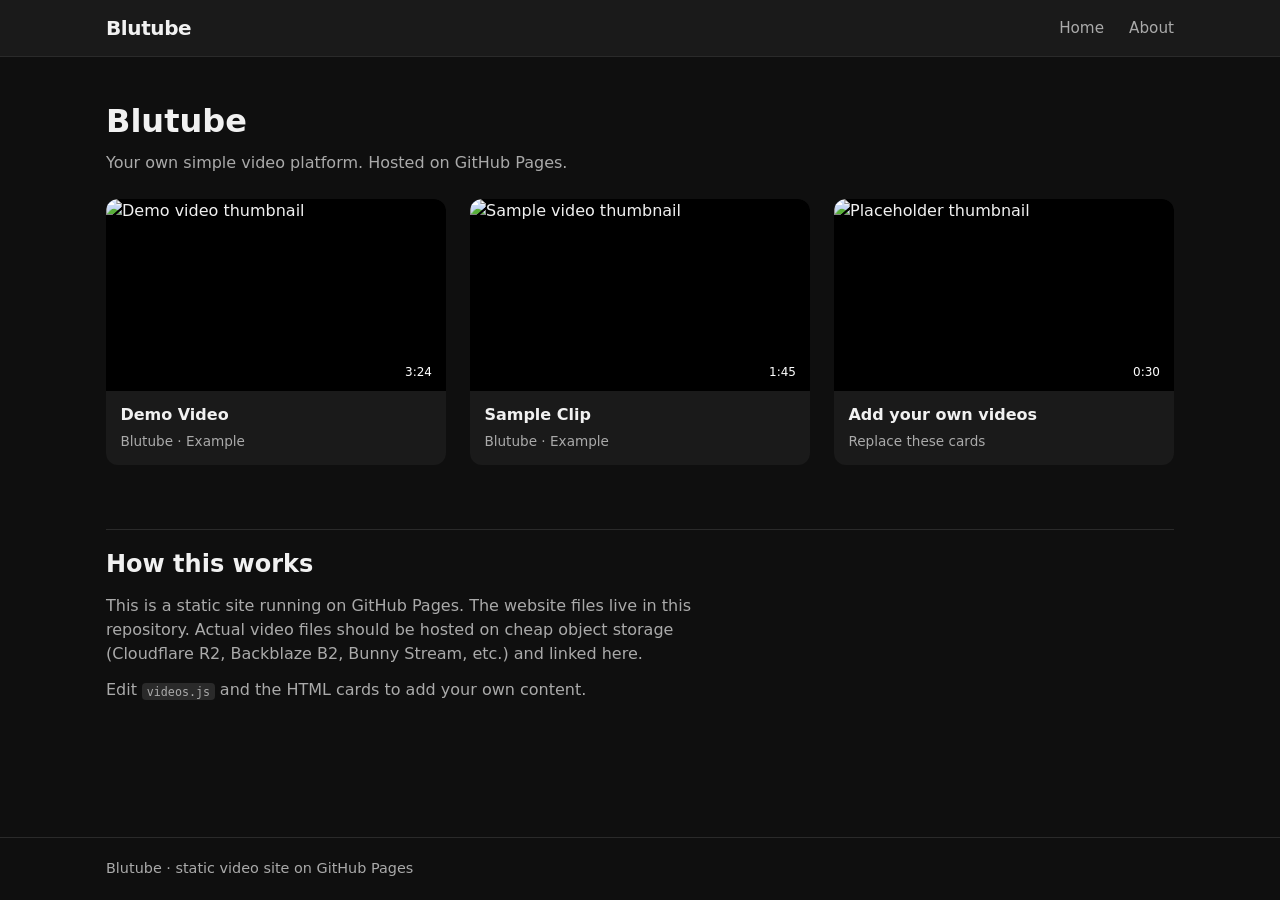
==== index.html @ d072d0c3 "Add Blutube static site for GitHub Pages" ====
<!DOCTYPE html>
<html lang="en">
<head>
  <meta charset="UTF-8" />
  <meta name="viewport" content="width=device-width, initial-scale=1.0" />
  <title>Blutube</title>
  <meta name="description" content="Blutube – a simple personal video platform" />
  <link rel="stylesheet" href="style.css" />
</head>
<body>
  <header class="header">
    <div class="container header-inner">
      <a href="index.html" class="logo">Blutube</a>
      <nav class="nav">
        <a href="index.html">Home</a>
        <a href="#about">About</a>
      </nav>
    </div>
  </header>

  <main class="container">
    <section class="hero">
      <h1>Blutube</h1>
      <p>Your own simple video platform. Hosted on GitHub Pages.</p>
    </section>

    <section class="video-grid" id="videos">
      <!-- Example video card. Replace the src with your own video URL (R2, S3, Bunny, etc.) -->
      <article class="video-card">
        <a href="watch.html?id=demo">
          <div class="thumb">
            <img src="https://picsum.photos/seed/blutube1/640/360" alt="Demo video thumbnail" />
            <span class="duration">3:24</span>
          </div>
          <h2>Demo Video</h2>
          <p class="meta">Blutube · Example</p>
        </a>
      </article>

      <article class="video-card">
        <a href="watch.html?id=sample">
          <div class="thumb">
            <img src="https://picsum.photos/seed/blutube2/640/360" alt="Sample video thumbnail" />
            <span class="duration">1:45</span>
          </div>
          <h2>Sample Clip</h2>
          <p class="meta">Blutube · Example</p>
        </a>
      </article>

      <article class="video-card">
        <a href="watch.html?id=placeholder">
          <div class="thumb">
            <img src="https://picsum.photos/seed/blutube3/640/360" alt="Placeholder thumbnail" />
            <span class="duration">0:30</span>
          </div>
          <h2>Add your own videos</h2>
          <p class="meta">Replace these cards</p>
        </a>
      </article>
    </section>

    <section id="about" class="about">
      <h2>How this works</h2>
      <p>
        This is a static site running on GitHub Pages.
        The website files live in this repository.
        Actual video files should be hosted on cheap object storage
        (Cloudflare R2, Backblaze B2, Bunny Stream, etc.) and linked here.
      </p>
      <p>
        Edit <code>videos.js</code> and the HTML cards to add your own content.
      </p>
    </section>
  </main>

  <footer class="footer">
    <div class="container">
      <p>Blutube · static video site on GitHub Pages</p>
    </div>
  </footer>

  <script src="videos.js"></script>
</body>
</html>
---- style.css ----
:root {
  --bg: #0f0f0f;
  --surface: #1a1a1a;
  --text: #f1f1f1;
  --muted: #aaaaaa;
  --accent: #3ea6ff;
  --radius: 12px;
}

* {
  box-sizing: border-box;
  margin: 0;
  padding: 0;
}

body {
  font-family: system-ui, -apple-system, BlinkMacSystemFont, "Segoe UI", Roboto, sans-serif;
  background: var(--bg);
  color: var(--text);
  line-height: 1.5;
  min-height: 100vh;
  display: flex;
  flex-direction: column;
}

a {
  color: inherit;
  text-decoration: none;
}

.container {
  width: 100%;
  max-width: 1100px;
  margin: 0 auto;
  padding: 0 1rem;
}

/* Header */
.header {
  background: var(--surface);
  border-bottom: 1px solid #2a2a2a;
  position: sticky;
  top: 0;
  z-index: 10;
}

.header-inner {
  display: flex;
  align-items: center;
  justify-content: space-between;
  height: 56px;
}

.logo {
  font-weight: 700;
  font-size: 1.25rem;
  letter-spacing: -0.02em;
}

.logo:hover {
  color: var(--accent);
}

.nav a {
  margin-left: 1.25rem;
  color: var(--muted);
  font-size: 0.95rem;
}

.nav a:hover {
  color: var(--text);
}

/* Hero */
.hero {
  padding: 2.5rem 0 1.5rem;
}

.hero h1 {
  font-size: 2rem;
  margin-bottom: 0.4rem;
}

.hero p {
  color: var(--muted);
}

/* Video grid */
.video-grid {
  display: grid;
  grid-template-columns: repeat(auto-fill, minmax(280px, 1fr));
  gap: 1.5rem;
  padding-bottom: 3rem;
}

.video-card {
  background: var(--surface);
  border-radius: var(--radius);
  overflow: hidden;
  transition: transform 0.15s ease, box-shadow 0.15s ease;
}

.video-card:hover {
  transform: translateY(-3px);
  box-shadow: 0 8px 24px rgba(0, 0, 0, 0.4);
}

.thumb {
  position: relative;
  aspect-ratio: 16 / 9;
  background: #000;
}

.thumb img {
  width: 100%;
  height: 100%;
  object-fit: cover;
  display: block;
}

.duration {
  position: absolute;
  bottom: 8px;
  right: 8px;
  background: rgba(0, 0, 0, 0.8);
  color: #fff;
  font-size: 0.75rem;
  padding: 2px 6px;
  border-radius: 4px;
}

.video-card h2 {
  font-size: 1rem;
  padding: 0.75rem 0.9rem 0.25rem;
  font-weight: 600;
}

.meta {
  color: var(--muted);
  font-size: 0.85rem;
  padding: 0 0.9rem 0.9rem;
}

/* Watch page */
.watch-page {
  padding: 1.5rem 0 3rem;
}

.player-wrap {
  background: #000;
  border-radius: var(--radius);
  overflow: hidden;
  aspect-ratio: 16 / 9;
  margin-bottom: 1rem;
}

.player-wrap video {
  width: 100%;
  height: 100%;
  display: block;
}

.watch-info h1 {
  font-size: 1.4rem;
  margin-bottom: 0.35rem;
}

.back {
  margin-top: 1.5rem;
}

.back a {
  color: var(--accent);
}

.back a:hover {
  text-decoration: underline;
}

/* About */
.about {
  padding: 1rem 0 3rem;
  border-top: 1px solid #2a2a2a;
  margin-top: 1rem;
}

.about h2 {
  margin-bottom: 0.75rem;
}

.about p {
  color: var(--muted);
  margin-bottom: 0.75rem;
  max-width: 60ch;
}

.about code {
  background: #2a2a2a;
  padding: 0.15em 0.4em;
  border-radius: 4px;
  font-size: 0.9em;
}

/* Footer */
.footer {
  margin-top: auto;
  border-top: 1px solid #2a2a2a;
  padding: 1.25rem 0;
  color: var(--muted);
  font-size: 0.9rem;
}

/* Responsive */
@media (max-width: 600px) {
  .hero h1 {
    font-size: 1.6rem;
  }

  .video-grid {
    grid-template-columns: 1fr;
  }
}
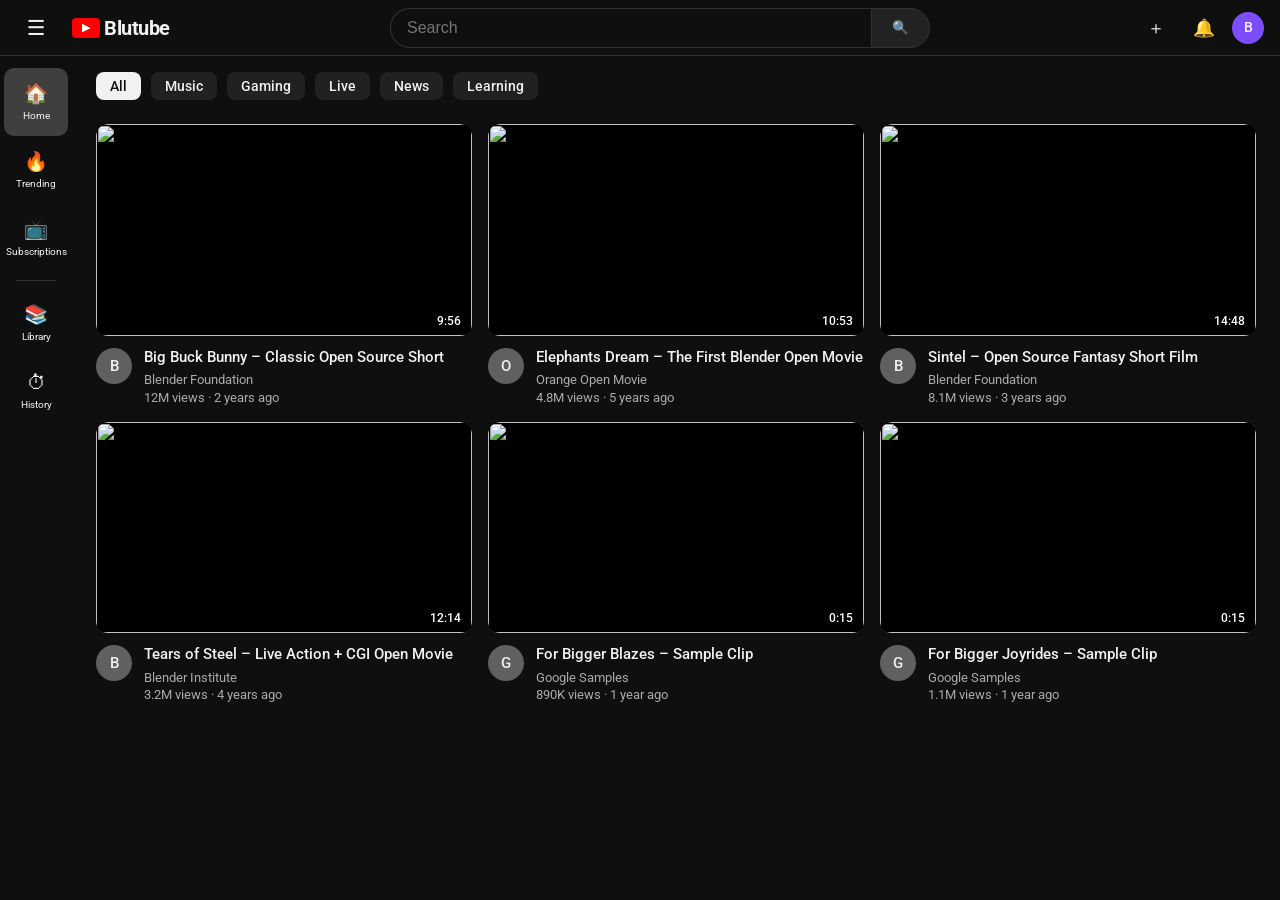
==== commit 65cd0afd: "Make Blutube look more like YouTube" ====
--- a/index.html
+++ b/index.html
@@ -4,82 +4,112 @@
   <meta charset="UTF-8" />
   <meta name="viewport" content="width=device-width, initial-scale=1.0" />
   <title>Blutube</title>
-  <meta name="description" content="Blutube – a simple personal video platform" />
+  <meta name="description" content="Blutube – your video platform" />
   <link rel="stylesheet" href="style.css" />
+  <link rel="preconnect" href="https://fonts.googleapis.com">
+  <link href="https://fonts.googleapis.com/css2?family=Roboto:wght@400;500;700&display=swap" rel="stylesheet">
 </head>
 <body>
-  <header class="header">
-    <div class="container header-inner">
-      <a href="index.html" class="logo">Blutube</a>
-      <nav class="nav">
-        <a href="index.html">Home</a>
-        <a href="#about">About</a>
-      </nav>
+  <!-- Top bar -->
+  <header class="yt-header">
+    <div class="header-left">
+      <button class="menu-btn" aria-label="Menu">☰</button>
+      <a href="index.html" class="logo">
+        <span class="logo-icon">▶</span>
+        <span class="logo-text">Blutube</span>
+      </a>
+    </div>
+
+    <div class="header-center">
+      <div class="search-box">
+        <input type="search" placeholder="Search" id="searchInput" />
+        <button class="search-btn" aria-label="Search">🔍</button>
+      </div>
+    </div>
+
+    <div class="header-right">
+      <button class="icon-btn" title="Create">＋</button>
+      <button class="icon-btn" title="Notifications">🔔</button>
+      <div class="avatar" title="Account">B</div>
     </div>
   </header>
 
-  <main class="container">
-    <section class="hero">
-      <h1>Blutube</h1>
-      <p>Your own simple video platform. Hosted on GitHub Pages.</p>
-    </section>
+  <div class="layout">
+    <!-- Mini sidebar -->
+    <aside class="sidebar">
+      <a href="index.html" class="side-item active">
+        <span class="side-icon">🏠</span>
+        <span>Home</span>
+      </a>
+      <a href="#" class="side-item">
+        <span class="side-icon">🔥</span>
+        <span>Trending</span>
+      </a>
+      <a href="#" class="side-item">
+        <span class="side-icon">📺</span>
+        <span>Subscriptions</span>
+      </a>
+      <div class="side-divider"></div>
+      <a href="#" class="side-item">
+        <span class="side-icon">📚</span>
+        <span>Library</span>
+      </a>
+      <a href="#" class="side-item">
+        <span class="side-icon">⏱</span>
+        <span>History</span>
+      </a>
+    </aside>
 
-    <section class="video-grid" id="videos">
-      <!-- Example video card. Replace the src with your own video URL (R2, S3, Bunny, etc.) -->
-      <article class="video-card">
-        <a href="watch.html?id=demo">
-          <div class="thumb">
-            <img src="https://picsum.photos/seed/blutube1/640/360" alt="Demo video thumbnail" />
-            <span class="duration">3:24</span>
-          </div>
-          <h2>Demo Video</h2>
-          <p class="meta">Blutube · Example</p>
-        </a>
-      </article>
+    <!-- Main content -->
+    <main class="content">
+      <div class="chips">
+        <button class="chip active">All</button>
+        <button class="chip">Music</button>
+        <button class="chip">Gaming</button>
+        <button class="chip">Live</button>
+        <button class="chip">News</button>
+        <button class="chip">Learning</button>
+      </div>
 
-      <article class="video-card">
-        <a href="watch.html?id=sample">
-          <div class="thumb">
-            <img src="https://picsum.photos/seed/blutube2/640/360" alt="Sample video thumbnail" />
-            <span class="duration">1:45</span>
-          </div>
-          <h2>Sample Clip</h2>
-          <p class="meta">Blutube · Example</p>
-        </a>
-      </article>
-
-      <article class="video-card">
-        <a href="watch.html?id=placeholder">
-          <div class="thumb">
-            <img src="https://picsum.photos/seed/blutube3/640/360" alt="Placeholder thumbnail" />
-            <span class="duration">0:30</span>
-          </div>
-          <h2>Add your own videos</h2>
-          <p class="meta">Replace these cards</p>
-        </a>
-      </article>
-    </section>
-
-    <section id="about" class="about">
-      <h2>How this works</h2>
-      <p>
-        This is a static site running on GitHub Pages.
-        The website files live in this repository.
-        Actual video files should be hosted on cheap object storage
-        (Cloudflare R2, Backblaze B2, Bunny Stream, etc.) and linked here.
-      </p>
-      <p>
-        Edit <code>videos.js</code> and the HTML cards to add your own content.
-      </p>
-    </section>
-  </main>
-
-  <footer class="footer">
-    <div class="container">
-      <p>Blutube · static video site on GitHub Pages</p>
-    </div>
-  </footer>
+      <section class="video-grid" id="videoGrid">
+        <!-- Cards are generated by videos.js -->
+      </section>
+    </main>
+  </div>
 
   <script src="videos.js"></script>
+  <script>
+    // Render video cards
+    function renderVideos(list) {
+      const grid = document.getElementById("videoGrid");
+      grid.innerHTML = list.map(v => `
+        <a class="video-card" href="watch.html?id=${v.id}">
+          <div class="thumb">
+            <img src="${v.thumbnail}" alt="" loading="lazy" />
+            <span class="duration">${v.duration}</span>
+          </div>
+          <div class="card-body">
+            <div class="channel-avatar">${v.channel.charAt(0)}</div>
+            <div class="card-meta">
+              <h3 class="title">${v.title}</h3>
+              <p class="channel">${v.channel}</p>
+              <p class="stats">${v.views} · ${v.uploaded}</p>
+            </div>
+          </div>
+        </a>
+      `).join("");
+    }
+
+    renderVideos(window.BLUTUBE_VIDEOS);
+
+    // Simple search filter
+    document.getElementById("searchInput").addEventListener("input", (e) => {
+      const q = e.target.value.toLowerCase().trim();
+      const filtered = window.BLUTUBE_VIDEOS.filter(v =>
+        v.title.toLowerCase().includes(q) || v.channel.toLowerCase().includes(q)
+      );
+      renderVideos(filtered);
+    });
+  </script>
 </body>
 </html>
--- a/style.css
+++ b/style.css
@@ -1,10 +1,12 @@
 :root {
-  --bg: #0f0f0f;
-  --surface: #1a1a1a;
-  --text: #f1f1f1;
-  --muted: #aaaaaa;
-  --accent: #3ea6ff;
-  --radius: 12px;
+  --yt-bg: #0f0f0f;
+  --yt-surface: #212121;
+  --yt-hover: #3f3f3f;
+  --yt-text: #f1f1f1;
+  --yt-muted: #aaaaaa;
+  --yt-red: #ff0000;
+  --yt-blue: #3ea6ff;
+  --header-h: 56px;
 }
 
 * {
@@ -14,13 +16,10 @@
 }
 
 body {
-  font-family: system-ui, -apple-system, BlinkMacSystemFont, "Segoe UI", Roboto, sans-serif;
-  background: var(--bg);
-  color: var(--text);
-  line-height: 1.5;
+  font-family: "Roboto", system-ui, sans-serif;
+  background: var(--yt-bg);
+  color: var(--yt-text);
   min-height: 100vh;
-  display: flex;
-  flex-direction: column;
 }
 
 a {
@@ -28,87 +27,244 @@
   text-decoration: none;
 }
 
-.container {
-  width: 100%;
-  max-width: 1100px;
-  margin: 0 auto;
-  padding: 0 1rem;
-}
-
-/* Header */
-.header {
-  background: var(--surface);
-  border-bottom: 1px solid #2a2a2a;
+button {
+  font-family: inherit;
+  cursor: pointer;
+  border: none;
+  background: none;
+  color: inherit;
+}
+
+/* ========== HEADER (YouTube style) ========== */
+.yt-header {
+  height: var(--header-h);
+  background: var(--yt-bg);
+  display: flex;
+  align-items: center;
+  padding: 0 16px;
   position: sticky;
   top: 0;
-  z-index: 10;
-}
-
-.header-inner {
-  display: flex;
-  align-items: center;
-  justify-content: space-between;
-  height: 56px;
+  z-index: 100;
+  border-bottom: 1px solid #303030;
+}
+
+.header-left {
+  display: flex;
+  align-items: center;
+  gap: 16px;
+  min-width: 200px;
+}
+
+.menu-btn {
+  font-size: 1.3rem;
+  width: 40px;
+  height: 40px;
+  border-radius: 50%;
+  display: flex;
+  align-items: center;
+  justify-content: center;
+}
+
+.menu-btn:hover {
+  background: var(--yt-hover);
 }
 
 .logo {
+  display: flex;
+  align-items: center;
+  gap: 4px;
+  font-size: 1.25rem;
   font-weight: 700;
-  font-size: 1.25rem;
-  letter-spacing: -0.02em;
-}
-
-.logo:hover {
-  color: var(--accent);
-}
-
-.nav a {
-  margin-left: 1.25rem;
-  color: var(--muted);
-  font-size: 0.95rem;
-}
-
-.nav a:hover {
-  color: var(--text);
-}
-
-/* Hero */
-.hero {
-  padding: 2.5rem 0 1.5rem;
-}
-
-.hero h1 {
-  font-size: 2rem;
-  margin-bottom: 0.4rem;
-}
-
-.hero p {
-  color: var(--muted);
-}
-
-/* Video grid */
+  letter-spacing: -0.5px;
+}
+
+.logo-icon {
+  background: var(--yt-red);
+  color: white;
+  width: 28px;
+  height: 20px;
+  border-radius: 4px;
+  display: flex;
+  align-items: center;
+  justify-content: center;
+  font-size: 0.7rem;
+}
+
+.header-center {
+  flex: 1;
+  display: flex;
+  justify-content: center;
+  max-width: 640px;
+  margin: 0 auto;
+}
+
+.search-box {
+  display: flex;
+  width: 100%;
+  max-width: 540px;
+}
+
+.search-box input {
+  flex: 1;
+  background: var(--yt-bg);
+  border: 1px solid #303030;
+  border-right: none;
+  border-radius: 40px 0 0 40px;
+  padding: 10px 16px;
+  color: var(--yt-text);
+  font-size: 1rem;
+  outline: none;
+}
+
+.search-box input:focus {
+  border-color: var(--yt-blue);
+}
+
+.search-btn {
+  background: #222;
+  border: 1px solid #303030;
+  border-radius: 0 40px 40px 0;
+  padding: 0 20px;
+  color: var(--yt-text);
+}
+
+.search-btn:hover {
+  background: #303030;
+}
+
+.header-right {
+  display: flex;
+  align-items: center;
+  gap: 8px;
+  min-width: 160px;
+  justify-content: flex-end;
+}
+
+.icon-btn {
+  width: 40px;
+  height: 40px;
+  border-radius: 50%;
+  font-size: 1.1rem;
+  display: flex;
+  align-items: center;
+  justify-content: center;
+}
+
+.icon-btn:hover {
+  background: var(--yt-hover);
+}
+
+.avatar {
+  width: 32px;
+  height: 32px;
+  border-radius: 50%;
+  background: #7c4dff;
+  display: flex;
+  align-items: center;
+  justify-content: center;
+  font-weight: 500;
+  font-size: 0.9rem;
+}
+
+/* ========== LAYOUT ========== */
+.layout {
+  display: flex;
+}
+
+.sidebar {
+  width: 72px;
+  padding: 12px 4px;
+  position: sticky;
+  top: var(--header-h);
+  height: calc(100vh - var(--header-h));
+  overflow-y: auto;
+  flex-shrink: 0;
+}
+
+.side-item {
+  display: flex;
+  flex-direction: column;
+  align-items: center;
+  gap: 4px;
+  padding: 14px 0;
+  border-radius: 10px;
+  font-size: 0.65rem;
+  color: var(--yt-text);
+}
+
+.side-item:hover,
+.side-item.active {
+  background: var(--yt-hover);
+}
+
+.side-icon {
+  font-size: 1.2rem;
+}
+
+.side-divider {
+  height: 1px;
+  background: #303030;
+  margin: 8px 12px;
+}
+
+.content {
+  flex: 1;
+  padding: 16px 24px 40px;
+  min-width: 0;
+}
+
+/* Chips / filters */
+.chips {
+  display: flex;
+  gap: 10px;
+  margin-bottom: 20px;
+  overflow-x: auto;
+  padding-bottom: 4px;
+}
+
+.chip {
+  background: var(--yt-surface);
+  color: var(--yt-text);
+  padding: 6px 14px;
+  border-radius: 8px;
+  font-size: 0.875rem;
+  white-space: nowrap;
+  font-weight: 500;
+}
+
+.chip:hover {
+  background: var(--yt-hover);
+}
+
+.chip.active {
+  background: var(--yt-text);
+  color: var(--yt-bg);
+}
+
+/* ========== VIDEO GRID ========== */
 .video-grid {
   display: grid;
   grid-template-columns: repeat(auto-fill, minmax(280px, 1fr));
-  gap: 1.5rem;
-  padding-bottom: 3rem;
+  gap: 16px 16px;
 }
 
 .video-card {
-  background: var(--surface);
-  border-radius: var(--radius);
+  display: block;
+  border-radius: 12px;
   overflow: hidden;
-  transition: transform 0.15s ease, box-shadow 0.15s ease;
+  transition: background 0.15s;
 }
 
 .video-card:hover {
-  transform: translateY(-3px);
-  box-shadow: 0 8px 24px rgba(0, 0, 0, 0.4);
+  /* subtle */
 }
 
 .thumb {
   position: relative;
   aspect-ratio: 16 / 9;
   background: #000;
+  border-radius: 12px;
+  overflow: hidden;
 }
 
 .thumb img {
@@ -116,42 +272,91 @@
   height: 100%;
   object-fit: cover;
   display: block;
+  transition: transform 0.2s;
+}
+
+.video-card:hover .thumb img {
+  transform: scale(1.03);
 }
 
 .duration {
   position: absolute;
-  bottom: 8px;
-  right: 8px;
+  bottom: 6px;
+  right: 6px;
   background: rgba(0, 0, 0, 0.8);
   color: #fff;
   font-size: 0.75rem;
-  padding: 2px 6px;
-  border-radius: 4px;
-}
-
-.video-card h2 {
-  font-size: 1rem;
-  padding: 0.75rem 0.9rem 0.25rem;
-  font-weight: 600;
-}
-
-.meta {
-  color: var(--muted);
-  font-size: 0.85rem;
-  padding: 0 0.9rem 0.9rem;
-}
-
-/* Watch page */
-.watch-page {
-  padding: 1.5rem 0 3rem;
+  font-weight: 500;
+  padding: 2px 5px;
+  border-radius: 3px;
+}
+
+.card-body {
+  display: flex;
+  gap: 12px;
+  padding: 12px 0 0;
+}
+
+.channel-avatar {
+  width: 36px;
+  height: 36px;
+  border-radius: 50%;
+  background: #606060;
+  display: flex;
+  align-items: center;
+  justify-content: center;
+  font-weight: 500;
+  flex-shrink: 0;
+  font-size: 0.95rem;
+}
+
+.channel-avatar.large {
+  width: 40px;
+  height: 40px;
+}
+
+.card-meta {
+  min-width: 0;
+}
+
+.card-meta .title {
+  font-size: 0.95rem;
+  font-weight: 500;
+  line-height: 1.3;
+  display: -webkit-box;
+  -webkit-line-clamp: 2;
+  -webkit-box-orient: vertical;
+  overflow: hidden;
+  margin-bottom: 4px;
+}
+
+.card-meta .channel,
+.card-meta .stats {
+  font-size: 0.8rem;
+  color: var(--yt-muted);
+  line-height: 1.35;
+}
+
+/* ========== WATCH PAGE ========== */
+.watch-layout {
+  display: flex;
+  gap: 24px;
+  max-width: 1400px;
+  margin: 0 auto;
+  padding: 20px 24px 40px;
+}
+
+.watch-main {
+  flex: 1;
+  min-width: 0;
 }
 
 .player-wrap {
   background: #000;
-  border-radius: var(--radius);
+  border-radius: 12px;
   overflow: hidden;
   aspect-ratio: 16 / 9;
-  margin-bottom: 1rem;
+  margin-bottom: 12px;
 }
 
 .player-wrap video {
@@ -160,63 +365,158 @@
   display: block;
 }
 
-.watch-info h1 {
-  font-size: 1.4rem;
-  margin-bottom: 0.35rem;
-}
-
-.back {
-  margin-top: 1.5rem;
-}
-
-.back a {
-  color: var(--accent);
-}
-
-.back a:hover {
-  text-decoration: underline;
-}
-
-/* About */
-.about {
-  padding: 1rem 0 3rem;
-  border-top: 1px solid #2a2a2a;
-  margin-top: 1rem;
-}
-
-.about h2 {
-  margin-bottom: 0.75rem;
-}
-
-.about p {
-  color: var(--muted);
-  margin-bottom: 0.75rem;
-  max-width: 60ch;
-}
-
-.about code {
-  background: #2a2a2a;
-  padding: 0.15em 0.4em;
-  border-radius: 4px;
-  font-size: 0.9em;
-}
-
-/* Footer */
-.footer {
-  margin-top: auto;
-  border-top: 1px solid #2a2a2a;
-  padding: 1.25rem 0;
-  color: var(--muted);
+.watch-title {
+  font-size: 1.25rem;
+  font-weight: 600;
+  margin-bottom: 12px;
+  line-height: 1.3;
+}
+
+.watch-meta-row {
+  display: flex;
+  align-items: center;
+  justify-content: space-between;
+  flex-wrap: wrap;
+  gap: 12px;
+  margin-bottom: 12px;
+}
+
+.channel-info {
+  display: flex;
+  align-items: center;
+  gap: 12px;
+}
+
+.channel-name {
+  font-weight: 500;
+  font-size: 0.95rem;
+}
+
+.subs {
+  font-size: 0.8rem;
+  color: var(--yt-muted);
+}
+
+.subscribe-btn {
+  background: white;
+  color: black;
+  font-weight: 500;
+  padding: 8px 16px;
+  border-radius: 20px;
+  font-size: 0.875rem;
+  margin-left: 8px;
+}
+
+.subscribe-btn:hover {
+  background: #d9d9d9;
+}
+
+.action-btns {
+  display: flex;
+  gap: 8px;
+}
+
+.action-btn {
+  background: var(--yt-surface);
+  padding: 8px 14px;
+  border-radius: 20px;
+  font-size: 0.875rem;
+  font-weight: 500;
+}
+
+.action-btn:hover {
+  background: var(--yt-hover);
+}
+
+.description-box {
+  background: var(--yt-surface);
+  border-radius: 12px;
+  padding: 12px 16px;
   font-size: 0.9rem;
-}
-
-/* Responsive */
-@media (max-width: 600px) {
-  .hero h1 {
-    font-size: 1.6rem;
+  line-height: 1.5;
+}
+
+.views-date {
+  font-weight: 500;
+  margin-bottom: 6px;
+}
+
+/* Related sidebar */
+.watch-sidebar {
+  width: 400px;
+  flex-shrink: 0;
+  display: flex;
+  flex-direction: column;
+  gap: 10px;
+}
+
+.related-card {
+  display: flex;
+  gap: 10px;
+}
+
+.related-thumb {
+  position: relative;
+  width: 168px;
+  flex-shrink: 0;
+  aspect-ratio: 16 / 9;
+  border-radius: 8px;
+  overflow: hidden;
+  background: #000;
+}
+
+.related-thumb img {
+  width: 100%;
+  height: 100%;
+  object-fit: cover;
+}
+
+.related-meta {
+  min-width: 0;
+}
+
+.related-meta h4 {
+  font-size: 0.9rem;
+  font-weight: 500;
+  line-height: 1.3;
+  display: -webkit-box;
+  -webkit-line-clamp: 2;
+  -webkit-box-orient: vertical;
+  overflow: hidden;
+  margin-bottom: 4px;
+}
+
+.related-meta p {
+  font-size: 0.78rem;
+  color: var(--yt-muted);
+  line-height: 1.3;
+}
+
+/* ========== RESPONSIVE ========== */
+@media (max-width: 1000px) {
+  .watch-layout {
+    flex-direction: column;
+  }
+
+  .watch-sidebar {
+    width: 100%;
+  }
+
+  .sidebar {
+    display: none;
+  }
+}
+
+@media (max-width: 700px) {
+  .header-center {
+    display: none;
   }
 
   .video-grid {
     grid-template-columns: 1fr;
   }
-}
+
+  .watch-layout {
+    padding: 12px;
+  }
+}
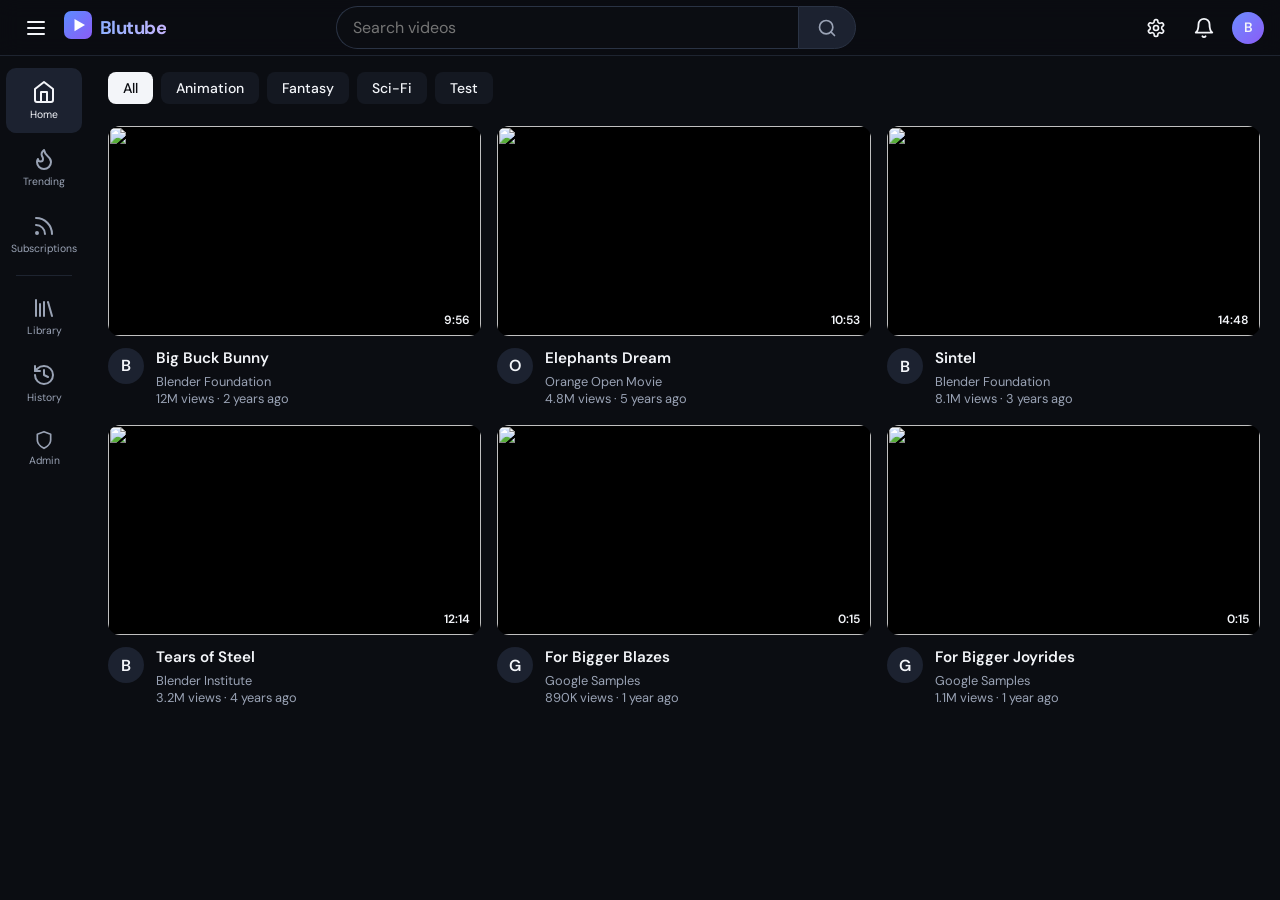
==== commit bd8bf288: "Add JSON data, admin panel, real icons, original logo, full functionality" ====
--- a/index.html
+++ b/index.html
@@ -7,109 +7,154 @@
   <meta name="description" content="Blutube – your video platform" />
   <link rel="stylesheet" href="style.css" />
   <link rel="preconnect" href="https://fonts.googleapis.com">
-  <link href="https://fonts.googleapis.com/css2?family=Roboto:wght@400;500;700&display=swap" rel="stylesheet">
+  <link href="https://fonts.googleapis.com/css2?family=DM+Sans:wght@400;500;600;700&display=swap" rel="stylesheet">
 </head>
 <body>
-  <!-- Top bar -->
-  <header class="yt-header">
-    <div class="header-left">
-      <button class="menu-btn" aria-label="Menu">☰</button>
-      <a href="index.html" class="logo">
-        <span class="logo-icon">▶</span>
-        <span class="logo-text">Blutube</span>
+  <header class="topbar">
+    <div class="topbar-left">
+      <button class="icon-btn" id="menuBtn" aria-label="Menu"></button>
+      <a href="index.html" class="brand">
+        <span class="brand-mark" aria-hidden="true">
+          <svg viewBox="0 0 32 32" width="28" height="28">
+            <defs>
+              <linearGradient id="btGrad" x1="0%" y1="0%" x2="100%" y2="100%">
+                <stop offset="0%" stop-color="#5b8cff"/>
+                <stop offset="100%" stop-color="#8b5cf6"/>
+              </linearGradient>
+            </defs>
+            <rect width="32" height="32" rx="8" fill="url(#btGrad)"/>
+            <path d="M12 9v14l12-7z" fill="white"/>
+          </svg>
+        </span>
+        <span class="brand-text">Blutube</span>
       </a>
     </div>
 
-    <div class="header-center">
-      <div class="search-box">
-        <input type="search" placeholder="Search" id="searchInput" />
-        <button class="search-btn" aria-label="Search">🔍</button>
+    <div class="topbar-center">
+      <div class="search">
+        <input type="search" id="searchInput" placeholder="Search videos" autocomplete="off" />
+        <button class="search-btn" id="searchBtn" aria-label="Search"></button>
       </div>
     </div>
 
-    <div class="header-right">
-      <button class="icon-btn" title="Create">＋</button>
-      <button class="icon-btn" title="Notifications">🔔</button>
-      <div class="avatar" title="Account">B</div>
+    <div class="topbar-right">
+      <a href="admin.html" class="icon-btn" title="Admin" id="adminLink"></a>
+      <button class="icon-btn" title="Notifications" id="bellBtn"></button>
+      <div class="avatar" title="You">B</div>
     </div>
   </header>
 
-  <div class="layout">
-    <!-- Mini sidebar -->
-    <aside class="sidebar">
-      <a href="index.html" class="side-item active">
-        <span class="side-icon">🏠</span>
-        <span>Home</span>
-      </a>
-      <a href="#" class="side-item">
-        <span class="side-icon">🔥</span>
-        <span>Trending</span>
-      </a>
-      <a href="#" class="side-item">
-        <span class="side-icon">📺</span>
-        <span>Subscriptions</span>
-      </a>
-      <div class="side-divider"></div>
-      <a href="#" class="side-item">
-        <span class="side-icon">📚</span>
-        <span>Library</span>
-      </a>
-      <a href="#" class="side-item">
-        <span class="side-icon">⏱</span>
-        <span>History</span>
-      </a>
+  <div class="shell">
+    <aside class="sidebar" id="sidebar">
+      <a href="index.html" class="nav-item active" data-icon="home"><span class="nav-label">Home</span></a>
+      <a href="#" class="nav-item" data-icon="fire"><span class="nav-label">Trending</span></a>
+      <a href="#" class="nav-item" data-icon="subscriptions"><span class="nav-label">Subscriptions</span></a>
+      <div class="nav-line"></div>
+      <a href="#" class="nav-item" data-icon="library"><span class="nav-label">Library</span></a>
+      <a href="#" class="nav-item" data-icon="history"><span class="nav-label">History</span></a>
+      <a href="admin.html" class="nav-item" data-icon="admin"><span class="nav-label">Admin</span></a>
     </aside>
 
-    <!-- Main content -->
-    <main class="content">
-      <div class="chips">
-        <button class="chip active">All</button>
-        <button class="chip">Music</button>
-        <button class="chip">Gaming</button>
-        <button class="chip">Live</button>
-        <button class="chip">News</button>
-        <button class="chip">Learning</button>
-      </div>
-
-      <section class="video-grid" id="videoGrid">
-        <!-- Cards are generated by videos.js -->
+    <main class="main">
+      <div class="chips" id="chips"></div>
+      <section class="grid" id="videoGrid">
+        <p class="loading">Loading videos…</p>
       </section>
     </main>
   </div>
 
-  <script src="videos.js"></script>
+  <script src="js/icons.js"></script>
+  <script src="js/store.js"></script>
   <script>
-    // Render video cards
-    function renderVideos(list) {
-      const grid = document.getElementById("videoGrid");
-      grid.innerHTML = list.map(v => `
-        <a class="video-card" href="watch.html?id=${v.id}">
+    // Inject icons
+    document.getElementById("menuBtn").innerHTML = icon("menu");
+    document.getElementById("searchBtn").innerHTML = icon("search");
+    document.getElementById("adminLink").innerHTML = icon("settings");
+    document.getElementById("bellBtn").innerHTML = icon("bell");
+    document.querySelectorAll(".nav-item").forEach(el => {
+      const name = el.dataset.icon;
+      el.insertAdjacentHTML("afterbegin", icon(name, "nav-icon"));
+    });
+
+    let allVideos = [];
+
+    function uniqueCategories(videos) {
+      const set = new Set(videos.map(v => v.category || "All"));
+      return ["All", ...[...set].filter(c => c !== "All")];
+    }
+
+    function renderChips(categories, active = "All") {
+      document.getElementById("chips").innerHTML = categories.map(c =>
+        `<button class="chip ${c === active ? "active" : ""}" data-cat="${c}">${c}</button>`
+      ).join("");
+      document.querySelectorAll(".chip").forEach(btn => {
+        btn.addEventListener("click", () => {
+          const cat = btn.dataset.cat;
+          renderChips(categories, cat);
+          filterAndRender(document.getElementById("searchInput").value, cat);
+        });
+      });
+    }
+
+    function cardHTML(v) {
+      return `
+        <a class="card" href="watch.html?id=${encodeURIComponent(v.id)}">
           <div class="thumb">
             <img src="${v.thumbnail}" alt="" loading="lazy" />
-            <span class="duration">${v.duration}</span>
+            <span class="dur">${v.duration || ""}</span>
           </div>
-          <div class="card-body">
-            <div class="channel-avatar">${v.channel.charAt(0)}</div>
-            <div class="card-meta">
-              <h3 class="title">${v.title}</h3>
-              <p class="channel">${v.channel}</p>
-              <p class="stats">${v.views} · ${v.uploaded}</p>
+          <div class="card-row">
+            <div class="ch-avatar">${(v.channel || "?").charAt(0)}</div>
+            <div class="card-info">
+              <h3>${escapeHtml(v.title)}</h3>
+              <p>${escapeHtml(v.channel || "")}</p>
+              <p>${escapeHtml(v.views || "")} · ${escapeHtml(v.uploaded || "")}</p>
             </div>
           </div>
-        </a>
-      `).join("");
+        </a>`;
     }
 
-    renderVideos(window.BLUTUBE_VIDEOS);
+    function escapeHtml(s) {
+      return String(s).replace(/[&<>"']/g, c => ({ "&": "&amp;", "<": "&lt;", ">": "&gt;", '"': "&quot;", "'": "&#39;" }[c]));
+    }
 
-    // Simple search filter
+    function filterAndRender(query = "", category = "All") {
+      const q = query.toLowerCase().trim();
+      let list = allVideos;
+      if (category && category !== "All") {
+        list = list.filter(v => (v.category || "") === category);
+      }
+      if (q) {
+        list = list.filter(v =>
+          (v.title || "").toLowerCase().includes(q) ||
+          (v.channel || "").toLowerCase().includes(q) ||
+          (v.description || "").toLowerCase().includes(q)
+        );
+      }
+      const grid = document.getElementById("videoGrid");
+      grid.innerHTML = list.length
+        ? list.map(cardHTML).join("")
+        : `<p class="empty">No videos found.</p>`;
+    }
+
+    async function init() {
+      try {
+        allVideos = await BlutubeStore.load();
+        renderChips(uniqueCategories(allVideos));
+        filterAndRender();
+      } catch (e) {
+        document.getElementById("videoGrid").innerHTML =
+          `<p class="empty">Failed to load data/videos.json</p>`;
+        console.error(e);
+      }
+    }
+
     document.getElementById("searchInput").addEventListener("input", (e) => {
-      const q = e.target.value.toLowerCase().trim();
-      const filtered = window.BLUTUBE_VIDEOS.filter(v =>
-        v.title.toLowerCase().includes(q) || v.channel.toLowerCase().includes(q)
-      );
-      renderVideos(filtered);
+      const active = document.querySelector(".chip.active")?.dataset.cat || "All";
+      filterAndRender(e.target.value, active);
     });
+
+    init();
   </script>
 </body>
 </html>
--- a/style.css
+++ b/style.css
@@ -1,96 +1,57 @@
 :root {
-  --yt-bg: #0f0f0f;
-  --yt-surface: #212121;
-  --yt-hover: #3f3f3f;
-  --yt-text: #f1f1f1;
-  --yt-muted: #aaaaaa;
-  --yt-red: #ff0000;
-  --yt-blue: #3ea6ff;
-  --header-h: 56px;
-}
-
-* {
-  box-sizing: border-box;
-  margin: 0;
-  padding: 0;
-}
+  --bg: #0b0d12;
+  --surface: #141821;
+  --surface-2: #1c2230;
+  --hover: #262d3d;
+  --text: #f3f5f9;
+  --muted: #9aa3b5;
+  --accent: #6b8cff;
+  --accent-2: #8b5cf6;
+  --danger: #f87171;
+  --radius: 12px;
+  --header: 56px;
+  --font: "DM Sans", system-ui, sans-serif;
+}
+
+* { box-sizing: border-box; margin: 0; padding: 0; }
 
 body {
-  font-family: "Roboto", system-ui, sans-serif;
-  background: var(--yt-bg);
-  color: var(--yt-text);
+  font-family: var(--font);
+  background: var(--bg);
+  color: var(--text);
   min-height: 100vh;
 }
 
-a {
-  color: inherit;
-  text-decoration: none;
-}
-
-button {
-  font-family: inherit;
-  cursor: pointer;
-  border: none;
-  background: none;
-  color: inherit;
-}
-
-/* ========== HEADER (YouTube style) ========== */
-.yt-header {
-  height: var(--header-h);
-  background: var(--yt-bg);
-  display: flex;
-  align-items: center;
+a { color: inherit; text-decoration: none; }
+button, input, textarea { font: inherit; color: inherit; }
+button { cursor: pointer; border: none; background: none; }
+
+.icon { display: inline-flex; vertical-align: middle; }
+.icon svg { display: block; }
+
+/* Top bar */
+.topbar {
+  height: var(--header);
+  display: flex;
+  align-items: center;
+  gap: 12px;
   padding: 0 16px;
+  background: rgba(11, 13, 18, 0.92);
+  backdrop-filter: blur(10px);
+  border-bottom: 1px solid #1e2430;
   position: sticky;
   top: 0;
-  z-index: 100;
-  border-bottom: 1px solid #303030;
-}
-
-.header-left {
-  display: flex;
-  align-items: center;
-  gap: 16px;
-  min-width: 200px;
-}
-
-.menu-btn {
-  font-size: 1.3rem;
-  width: 40px;
-  height: 40px;
-  border-radius: 50%;
-  display: flex;
-  align-items: center;
-  justify-content: center;
-}
-
-.menu-btn:hover {
-  background: var(--yt-hover);
-}
-
-.logo {
-  display: flex;
-  align-items: center;
-  gap: 4px;
-  font-size: 1.25rem;
-  font-weight: 700;
-  letter-spacing: -0.5px;
-}
-
-.logo-icon {
-  background: var(--yt-red);
-  color: white;
-  width: 28px;
-  height: 20px;
-  border-radius: 4px;
-  display: flex;
-  align-items: center;
-  justify-content: center;
-  font-size: 0.7rem;
-}
-
-.header-center {
+  z-index: 50;
+}
+
+.topbar-left, .topbar-right {
+  display: flex;
+  align-items: center;
+  gap: 8px;
+  min-width: 140px;
+}
+.topbar-right { justify-content: flex-end; margin-left: auto; }
+.topbar-center {
   flex: 1;
   display: flex;
   justify-content: center;
@@ -98,175 +59,131 @@
   margin: 0 auto;
 }
 
-.search-box {
-  display: flex;
-  width: 100%;
-  max-width: 540px;
-}
-
-.search-box input {
-  flex: 1;
-  background: var(--yt-bg);
-  border: 1px solid #303030;
-  border-right: none;
-  border-radius: 40px 0 0 40px;
-  padding: 10px 16px;
-  color: var(--yt-text);
-  font-size: 1rem;
-  outline: none;
-}
-
-.search-box input:focus {
-  border-color: var(--yt-blue);
-}
-
-.search-btn {
-  background: #222;
-  border: 1px solid #303030;
-  border-radius: 0 40px 40px 0;
-  padding: 0 20px;
-  color: var(--yt-text);
-}
-
-.search-btn:hover {
-  background: #303030;
-}
-
-.header-right {
+.brand {
   display: flex;
   align-items: center;
   gap: 8px;
-  min-width: 160px;
-  justify-content: flex-end;
-}
+  font-weight: 700;
+  font-size: 1.15rem;
+  letter-spacing: -0.03em;
+}
+.brand-text { background: linear-gradient(90deg, #8eb0ff, #c4b5fd); -webkit-background-clip: text; background-clip: text; color: transparent; }
 
 .icon-btn {
   width: 40px;
   height: 40px;
   border-radius: 50%;
-  font-size: 1.1rem;
-  display: flex;
+  display: inline-flex;
   align-items: center;
   justify-content: center;
-}
-
-.icon-btn:hover {
-  background: var(--yt-hover);
-}
+  color: var(--text);
+}
+.icon-btn:hover { background: var(--hover); }
+.icon-btn.danger:hover { color: var(--danger); }
 
 .avatar {
   width: 32px;
   height: 32px;
   border-radius: 50%;
-  background: #7c4dff;
+  background: linear-gradient(135deg, var(--accent), var(--accent-2));
   display: flex;
   align-items: center;
   justify-content: center;
-  font-weight: 500;
-  font-size: 0.9rem;
-}
-
-/* ========== LAYOUT ========== */
-.layout {
-  display: flex;
-}
-
+  font-weight: 600;
+  font-size: 0.85rem;
+}
+
+.search {
+  display: flex;
+  width: 100%;
+  max-width: 520px;
+}
+.search input {
+  flex: 1;
+  background: var(--bg);
+  border: 1px solid #2a3344;
+  border-right: none;
+  border-radius: 24px 0 0 24px;
+  padding: 10px 16px;
+  outline: none;
+}
+.search input:focus { border-color: var(--accent); }
+.search-btn {
+  background: var(--surface-2);
+  border: 1px solid #2a3344;
+  border-radius: 0 24px 24px 0;
+  padding: 0 18px;
+  color: var(--muted);
+}
+.search-btn:hover { color: var(--text); background: var(--hover); }
+
+/* Layout */
+.shell { display: flex; }
 .sidebar {
-  width: 72px;
-  padding: 12px 4px;
+  width: 88px;
+  padding: 12px 6px;
   position: sticky;
-  top: var(--header-h);
-  height: calc(100vh - var(--header-h));
+  top: var(--header);
+  height: calc(100vh - var(--header));
   overflow-y: auto;
   flex-shrink: 0;
 }
-
-.side-item {
+.nav-item {
   display: flex;
   flex-direction: column;
   align-items: center;
   gap: 4px;
-  padding: 14px 0;
+  padding: 12px 4px;
   border-radius: 10px;
   font-size: 0.65rem;
-  color: var(--yt-text);
-}
-
-.side-item:hover,
-.side-item.active {
-  background: var(--yt-hover);
-}
-
-.side-icon {
-  font-size: 1.2rem;
-}
-
-.side-divider {
-  height: 1px;
-  background: #303030;
-  margin: 8px 12px;
-}
-
-.content {
-  flex: 1;
-  padding: 16px 24px 40px;
-  min-width: 0;
-}
-
-/* Chips / filters */
+  color: var(--muted);
+  margin-bottom: 2px;
+}
+.nav-item:hover, .nav-item.active {
+  background: var(--surface-2);
+  color: var(--text);
+}
+.nav-icon { color: inherit; }
+.nav-line { height: 1px; background: #1e2430; margin: 8px 10px; }
+
+.main { flex: 1; padding: 16px 20px 40px; min-width: 0; }
+
 .chips {
   display: flex;
-  gap: 10px;
-  margin-bottom: 20px;
+  gap: 8px;
+  margin-bottom: 18px;
   overflow-x: auto;
   padding-bottom: 4px;
 }
-
 .chip {
-  background: var(--yt-surface);
-  color: var(--yt-text);
+  background: var(--surface);
   padding: 6px 14px;
   border-radius: 8px;
   font-size: 0.875rem;
+  font-weight: 500;
   white-space: nowrap;
-  font-weight: 500;
-}
-
-.chip:hover {
-  background: var(--yt-hover);
-}
-
+  border: 1px solid transparent;
+}
+.chip:hover { background: var(--hover); }
 .chip.active {
-  background: var(--yt-text);
-  color: var(--yt-bg);
-}
-
-/* ========== VIDEO GRID ========== */
-.video-grid {
+  background: var(--text);
+  color: var(--bg);
+}
+
+.grid {
   display: grid;
   grid-template-columns: repeat(auto-fill, minmax(280px, 1fr));
-  gap: 16px 16px;
-}
-
-.video-card {
-  display: block;
-  border-radius: 12px;
-  overflow: hidden;
-  transition: background 0.15s;
-}
-
-.video-card:hover {
-  /* subtle */
-}
-
+  gap: 18px 16px;
+}
+
+.card { display: block; }
 .thumb {
   position: relative;
-  aspect-ratio: 16 / 9;
+  aspect-ratio: 16/9;
+  border-radius: var(--radius);
+  overflow: hidden;
   background: #000;
-  border-radius: 12px;
-  overflow: hidden;
-}
-
+}
 .thumb img {
   width: 100%;
   height: 100%;
@@ -274,249 +191,271 @@
   display: block;
   transition: transform 0.2s;
 }
-
-.video-card:hover .thumb img {
-  transform: scale(1.03);
-}
-
-.duration {
+.card:hover .thumb img { transform: scale(1.04); }
+.dur {
   position: absolute;
+  right: 6px;
   bottom: 6px;
-  right: 6px;
-  background: rgba(0, 0, 0, 0.8);
-  color: #fff;
+  background: rgba(0,0,0,0.85);
   font-size: 0.75rem;
-  font-weight: 500;
+  font-weight: 600;
   padding: 2px 5px;
-  border-radius: 3px;
-}
-
-.card-body {
+  border-radius: 4px;
+}
+.card-row {
   display: flex;
   gap: 12px;
-  padding: 12px 0 0;
-}
-
-.channel-avatar {
+  padding-top: 12px;
+}
+.ch-avatar {
   width: 36px;
   height: 36px;
   border-radius: 50%;
-  background: #606060;
+  background: var(--surface-2);
   display: flex;
   align-items: center;
   justify-content: center;
-  font-weight: 500;
+  font-weight: 600;
   flex-shrink: 0;
+}
+.ch-avatar.lg { width: 42px; height: 42px; }
+.card-info h3 {
   font-size: 0.95rem;
-}
-
-.channel-avatar.large {
-  width: 40px;
-  height: 40px;
-}
-
-.card-meta {
-  min-width: 0;
-}
-
-.card-meta .title {
-  font-size: 0.95rem;
-  font-weight: 500;
-  line-height: 1.3;
+  font-weight: 600;
+  line-height: 1.35;
+  margin-bottom: 4px;
   display: -webkit-box;
   -webkit-line-clamp: 2;
   -webkit-box-orient: vertical;
   overflow: hidden;
-  margin-bottom: 4px;
-}
-
-.card-meta .channel,
-.card-meta .stats {
+}
+.card-info p {
   font-size: 0.8rem;
-  color: var(--yt-muted);
+  color: var(--muted);
   line-height: 1.35;
 }
 
-/* ========== WATCH PAGE ========== */
-.watch-layout {
+.loading, .empty {
+  color: var(--muted);
+  padding: 2rem 0;
+}
+
+/* Watch */
+.watch-shell {
   display: flex;
   gap: 24px;
   max-width: 1400px;
   margin: 0 auto;
-  padding: 20px 24px 40px;
-}
-
-.watch-main {
-  flex: 1;
-  min-width: 0;
-}
-
-.player-wrap {
+  padding: 20px 24px 48px;
+}
+.watch-primary { flex: 1; min-width: 0; }
+.player {
   background: #000;
-  border-radius: 12px;
-  overflow: hidden;
-  aspect-ratio: 16 / 9;
-  margin-bottom: 12px;
-}
-
-.player-wrap video {
-  width: 100%;
-  height: 100%;
-  display: block;
-}
-
-.watch-title {
+  border-radius: var(--radius);
+  overflow: hidden;
+  aspect-ratio: 16/9;
+  margin-bottom: 14px;
+}
+.player video { width: 100%; height: 100%; display: block; }
+.w-title {
   font-size: 1.25rem;
-  font-weight: 600;
-  margin-bottom: 12px;
+  font-weight: 700;
   line-height: 1.3;
-}
-
-.watch-meta-row {
-  display: flex;
+  margin-bottom: 14px;
+}
+.w-actions {
+  display: flex;
+  flex-wrap: wrap;
   align-items: center;
   justify-content: space-between;
-  flex-wrap: wrap;
   gap: 12px;
-  margin-bottom: 12px;
-}
-
-.channel-info {
-  display: flex;
-  align-items: center;
-  gap: 12px;
-}
-
-.channel-name {
-  font-weight: 500;
-  font-size: 0.95rem;
-}
-
-.subs {
-  font-size: 0.8rem;
-  color: var(--yt-muted);
-}
-
-.subscribe-btn {
-  background: white;
-  color: black;
-  font-weight: 500;
+  margin-bottom: 14px;
+}
+.w-channel { display: flex; align-items: center; gap: 12px; }
+.ch-name { font-weight: 600; }
+.ch-sub { font-size: 0.8rem; color: var(--muted); }
+.btn-sub {
+  background: linear-gradient(135deg, var(--accent), var(--accent-2));
+  color: white;
+  font-weight: 600;
   padding: 8px 16px;
   border-radius: 20px;
-  font-size: 0.875rem;
-  margin-left: 8px;
-}
-
-.subscribe-btn:hover {
-  background: #d9d9d9;
-}
-
-.action-btns {
-  display: flex;
-  gap: 8px;
-}
-
-.action-btn {
-  background: var(--yt-surface);
+  margin-left: 4px;
+}
+.btn-sub:hover { filter: brightness(1.08); }
+.w-btns { display: flex; gap: 8px; }
+.btn-pill {
+  display: inline-flex;
+  align-items: center;
+  gap: 6px;
+  background: var(--surface);
   padding: 8px 14px;
   border-radius: 20px;
   font-size: 0.875rem;
   font-weight: 500;
 }
-
-.action-btn:hover {
-  background: var(--yt-hover);
-}
-
-.description-box {
-  background: var(--yt-surface);
-  border-radius: 12px;
-  padding: 12px 16px;
-  font-size: 0.9rem;
-  line-height: 1.5;
-}
-
-.views-date {
-  font-weight: 500;
-  margin-bottom: 6px;
-}
-
-/* Related sidebar */
-.watch-sidebar {
+.btn-pill:hover { background: var(--hover); }
+.w-desc {
+  background: var(--surface);
+  border-radius: var(--radius);
+  padding: 14px 16px;
+  font-size: 0.92rem;
+  line-height: 1.55;
+}
+.w-stats { font-weight: 600; margin-bottom: 6px; }
+
+.watch-related {
   width: 400px;
   flex-shrink: 0;
   display: flex;
   flex-direction: column;
   gap: 10px;
 }
-
-.related-card {
-  display: flex;
-  gap: 10px;
-}
-
-.related-thumb {
+.rel { display: flex; gap: 10px; }
+.rel-thumb {
   position: relative;
   width: 168px;
   flex-shrink: 0;
-  aspect-ratio: 16 / 9;
+  aspect-ratio: 16/9;
   border-radius: 8px;
   overflow: hidden;
   background: #000;
 }
-
-.related-thumb img {
-  width: 100%;
-  height: 100%;
-  object-fit: cover;
-}
-
-.related-meta {
-  min-width: 0;
-}
-
-.related-meta h4 {
+.rel-thumb img { width: 100%; height: 100%; object-fit: cover; }
+.rel-meta h4 {
   font-size: 0.9rem;
-  font-weight: 500;
+  font-weight: 600;
   line-height: 1.3;
+  margin-bottom: 4px;
   display: -webkit-box;
   -webkit-line-clamp: 2;
   -webkit-box-orient: vertical;
   overflow: hidden;
-  margin-bottom: 4px;
-}
-
-.related-meta p {
-  font-size: 0.78rem;
-  color: var(--yt-muted);
-  line-height: 1.3;
-}
-
-/* ========== RESPONSIVE ========== */
-@media (max-width: 1000px) {
-  .watch-layout {
-    flex-direction: column;
-  }
-
-  .watch-sidebar {
-    width: 100%;
-  }
-
-  .sidebar {
-    display: none;
-  }
-}
-
-@media (max-width: 700px) {
-  .header-center {
-    display: none;
-  }
-
-  .video-grid {
-    grid-template-columns: 1fr;
-  }
-
-  .watch-layout {
-    padding: 12px;
-  }
-}
+}
+.rel-meta p { font-size: 0.78rem; color: var(--muted); line-height: 1.3; }
+
+/* Admin */
+.admin-body { background: var(--bg); }
+.admin-main { max-width: 1100px; margin: 0 auto; padding: 24px 20px 60px; }
+.admin-header {
+  display: flex;
+  flex-wrap: wrap;
+  justify-content: space-between;
+  gap: 16px;
+  margin-bottom: 24px;
+}
+.admin-header h1 { font-size: 1.6rem; margin-bottom: 6px; }
+.muted { color: var(--muted); font-size: 0.9rem; }
+.muted.small { font-size: 0.75rem; }
+.admin-header code {
+  background: var(--surface-2);
+  padding: 0.1em 0.4em;
+  border-radius: 4px;
+  font-size: 0.85em;
+}
+.admin-actions { display: flex; flex-wrap: wrap; gap: 8px; align-items: flex-start; }
+
+.btn {
+  display: inline-flex;
+  align-items: center;
+  gap: 6px;
+  background: linear-gradient(135deg, var(--accent), var(--accent-2));
+  color: white;
+  font-weight: 600;
+  padding: 10px 16px;
+  border-radius: 10px;
+  font-size: 0.9rem;
+}
+.btn:hover { filter: brightness(1.06); }
+.btn-secondary {
+  background: var(--surface-2);
+  color: var(--text);
+  border: 1px solid #2a3344;
+}
+.btn-ghost {
+  background: transparent;
+  color: var(--muted);
+  border: 1px solid #2a3344;
+  padding: 10px 14px;
+  border-radius: 10px;
+  font-weight: 500;
+}
+.btn-ghost:hover { color: var(--text); background: var(--surface); }
+
+.admin-grid {
+  display: grid;
+  grid-template-columns: 1.2fr 1fr;
+  gap: 24px;
+  align-items: start;
+}
+.admin-list { display: flex; flex-direction: column; gap: 10px; }
+.admin-card {
+  display: flex;
+  gap: 12px;
+  align-items: center;
+  background: var(--surface);
+  border-radius: var(--radius);
+  padding: 10px;
+  border: 1px solid #1e2430;
+}
+.admin-card img {
+  width: 120px;
+  aspect-ratio: 16/9;
+  object-fit: cover;
+  border-radius: 8px;
+  background: #000;
+}
+.admin-card-body { flex: 1; min-width: 0; }
+.admin-card-body h3 {
+  font-size: 0.95rem;
+  font-weight: 600;
+  margin-bottom: 2px;
+  white-space: nowrap;
+  overflow: hidden;
+  text-overflow: ellipsis;
+}
+.admin-card-actions { display: flex; gap: 4px; }
+
+.admin-form-wrap {
+  background: var(--surface);
+  border-radius: var(--radius);
+  padding: 18px;
+  border: 1px solid #1e2430;
+  position: sticky;
+  top: calc(var(--header) + 16px);
+}
+.admin-form-wrap h2 { font-size: 1.1rem; margin-bottom: 14px; }
+.admin-form label {
+  display: block;
+  font-size: 0.8rem;
+  font-weight: 500;
+  color: var(--muted);
+  margin-bottom: 12px;
+}
+.admin-form input,
+.admin-form textarea {
+  display: block;
+  width: 100%;
+  margin-top: 4px;
+  background: var(--bg);
+  border: 1px solid #2a3344;
+  border-radius: 8px;
+  padding: 10px 12px;
+  outline: none;
+}
+.admin-form input:focus,
+.admin-form textarea:focus { border-color: var(--accent); }
+.form-btns { display: flex; gap: 8px; margin-top: 8px; }
+
+@media (max-width: 960px) {
+  .admin-grid { grid-template-columns: 1fr; }
+  .admin-form-wrap { position: static; }
+  .watch-shell { flex-direction: column; }
+  .watch-related { width: 100%; }
+  .sidebar { display: none; }
+}
+@media (max-width: 640px) {
+  .topbar-center { display: none; }
+  .grid { grid-template-columns: 1fr; }
+  .admin-card { flex-wrap: wrap; }
+}
